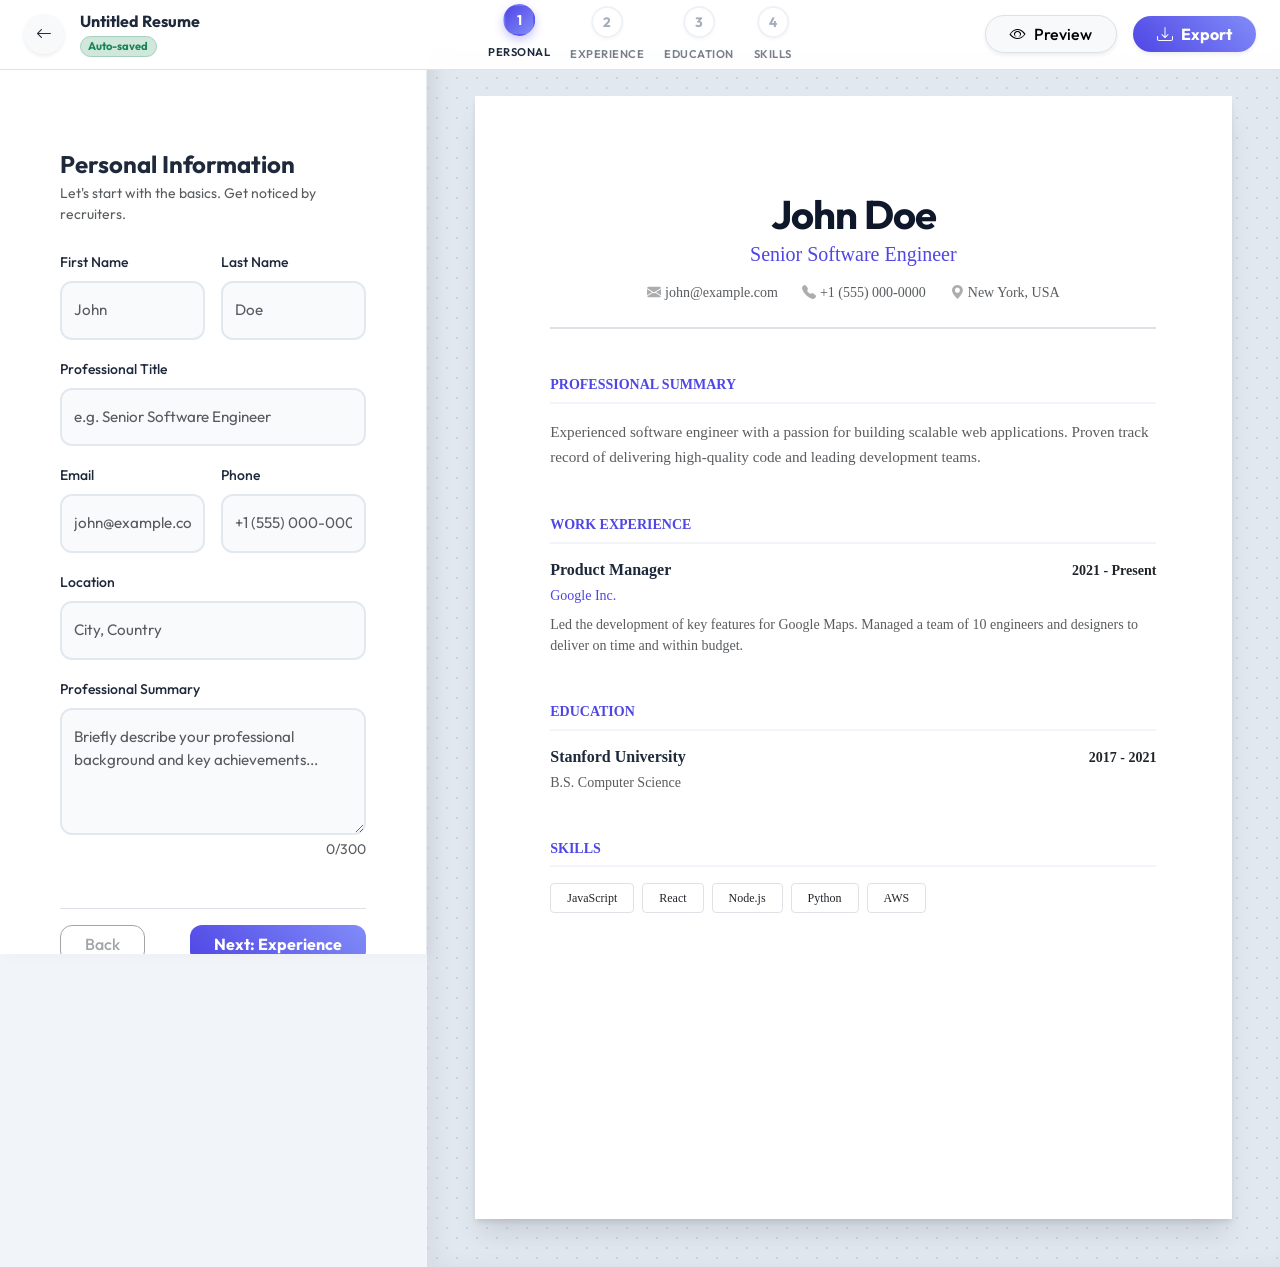
==== frontend/builder.html @ 645072b8 "updated structure" ====
<!DOCTYPE html>
<html lang="en">

<head>
    <meta charset="UTF-8">
    <meta name="viewport" content="width=device-width, initial-scale=1.0">
    <title>Resume Builder | ONLYJOBS</title>
    <!-- Google Fonts -->
    <link rel="preconnect" href="https://fonts.googleapis.com">
    <link rel="preconnect" href="https://fonts.gstatic.com" crossorigin>
    <link href="https://fonts.googleapis.com/css2?family=Outfit:wght@300;400;500;600;700&display=swap" rel="stylesheet">
    <!-- Bootstrap 5 CSS -->
    <link href="https://cdn.jsdelivr.net/npm/bootstrap@5.3.0/dist/css/bootstrap.min.css" rel="stylesheet">
    <!-- Bootstrap Icons -->
    <link rel="stylesheet" href="https://cdn.jsdelivr.net/npm/bootstrap-icons@1.10.5/font/bootstrap-icons.css">
    <!-- Custom CSS -->
    <link rel="stylesheet" href="style.css">
</head>

<body class="builder-body">

    <!-- Builder Header -->
    <nav class="navbar navbar-expand-lg glass-nav fixed-top border-bottom" style="height: 70px;">
        <div class="container-fluid px-4">
            <div class="d-flex align-items-center gap-3">
                <a href="dashboard.html" class="btn btn-outline-secondary rounded-circle shadow-sm border-0 bg-light"
                    style="width: 40px; height: 40px; display: flex; align-items: center; justify-content: center;">
                    <i class="bi bi-arrow-left"></i>
                </a>
                <div>
                    <h6 class="fw-bold mb-0">Untitled Resume</h6>
                    <span
                        class="badge bg-success-subtle text-success border border-success-subtle rounded-pill user-select-none"
                        style="font-size: 0.7rem;">Auto-saved</span>
                </div>
            </div>

            <div class="d-none d-lg-flex align-items-center position-absolute start-50 translate-middle-x">

                <div class="step-indicator active" data-step="1">
                    <div class="step-number">1</div>
                    <span class="step-label">Personal</span>
                </div>
                <div class="step-line"></div>

                <div class="step-indicator" data-step="2">
                    <div class="step-number">2</div>
                    <span class="step-label">Experience</span>
                </div>
                <div class="step-line"></div>

                <div class="step-indicator" data-step="3">
                    <div class="step-number">3</div>
                    <span class="step-label">Education</span>
                </div>
                <div class="step-line"></div>

                <div class="step-indicator" data-step="4">
                    <div class="step-number">4</div>
                    <span class="step-label">Skills</span>
                </div>

            </div>

            <div class="d-flex align-items-center gap-3">
                <button class="btn btn-light fw-medium rounded-pill px-4 shadow-sm border">
                    <i class="bi bi-eye me-2"></i>Preview
                </button>
                <button class="btn btn-primary btn-gradient fw-bold rounded-pill px-4 shadow-sm">
                    <i class="bi bi-download me-2"></i>Export
                </button>
            </div>
        </div>
    </nav>

    <!-- Main Builder Area -->
    <div class="container-fluid min-vh-100 pt-0 mt-0">
        <div class="row h-100">

            <!-- Left Panel: Form Wizard -->
            <div class="col-lg-5 col-xl-4 builder-sidebar h-100 overflow-y-auto pb-5 custom-scrollbar pt-5 mt-4"
                style="position: fixed; top: 30px; bottom: 0; left: 0; z-index: 10;">
                <div class="p-4 p-md-5 pt-4">
                    <form id="resumeForm">

                        <!-- Step 1: Personal Info -->
                        <div class="wizard-step" data-step="1">
                            <h4 class="fw-bold mb-1">Personal Information</h4>
                            <p class="text-muted small mb-4">Let's start with the basics. Get noticed by recruiters.</p>

                            <div class="row g-3">
                                <div class="col-md-6">
                                    <label class="form-label fw-medium small">First Name</label>
                                    <input type="text" class="form-control" name="firstName" placeholder="John">
                                </div>
                                <div class="col-md-6">
                                    <label class="form-label fw-medium small">Last Name</label>
                                    <input type="text" class="form-control" name="lastName" placeholder="Doe">
                                </div>
                                <div class="col-12">
                                    <label class="form-label fw-medium small">Professional Title</label>
                                    <input type="text" class="form-control" name="jobTitle"
                                        placeholder="e.g. Senior Software Engineer">
                                </div>
                                <div class="col-md-6">
                                    <label class="form-label fw-medium small">Email</label>
                                    <input type="email" class="form-control" name="email"
                                        placeholder="john@example.com">
                                </div>
                                <div class="col-md-6">
                                    <label class="form-label fw-medium small">Phone</label>
                                    <input type="tel" class="form-control" name="phone" placeholder="+1 (555) 000-0000">
                                </div>
                                <div class="col-12">
                                    <label class="form-label fw-medium small">Location</label>
                                    <input type="text" class="form-control" name="location" placeholder="City, Country">
                                </div>
                                <div class="col-12">
                                    <label class="form-label fw-medium small">Professional Summary</label>
                                    <textarea class="form-control" name="summary" rows="4"
                                        placeholder="Briefly describe your professional background and key achievements..."></textarea>
                                    <div class="form-text text-end">0/300</div>
                                </div>
                            </div>
                        </div>

                        <!-- Step 2: Experience -->
                        <div class="wizard-step d-none" data-step="2">
                            <h4 class="fw-bold mb-1">Work Experience</h4>
                            <p class="text-muted small mb-4">Add your relevant work history.</p>

                            <div id="experienceContainer">
                                <!-- Dynamic Experience Items will go here -->
                                <div class="experience-item border rounded-3 p-3 mb-3 bg-light-subtle">
                                    <div class="row g-3">
                                        <div class="col-12">
                                            <label class="form-label fw-medium small">Job Title</label>
                                            <input type="text" class="form-control" placeholder="e.g. Product Manager">
                                        </div>
                                        <div class="col-12">
                                            <label class="form-label fw-medium small">Company</label>
                                            <input type="text" class="form-control" placeholder="e.g. Google">
                                        </div>
                                        <div class="col-md-6">
                                            <label class="form-label fw-medium small">Start Date</label>
                                            <input type="month" class="form-control">
                                        </div>
                                        <div class="col-md-6">
                                            <label class="form-label fw-medium small">End Date</label>
                                            <input type="month" class="form-control">
                                        </div>
                                        <div class="col-12">
                                            <div class="form-check">
                                                <input class="form-check-input" type="checkbox" id="currentJob">
                                                <label class="form-check-label small" for="currentJob">I currently work
                                                    here</label>
                                            </div>
                                        </div>
                                        <div class="col-12">
                                            <label class="form-label fw-medium small">Description</label>
                                            <textarea class="form-control" rows="3"
                                                placeholder="Describe your responsibilities and achievements..."></textarea>
                                        </div>
                                    </div>
                                </div>
                            </div>

                            <button type="button" class="btn btn-outline-primary w-100 border-dashed fw-medium py-2">
                                <i class="bi bi-plus-lg me-1"></i> Add Another Position
                            </button>
                        </div>

                        <!-- Step 3: Education -->
                        <div class="wizard-step d-none" data-step="3">
                            <h4 class="fw-bold mb-1">Education</h4>
                            <p class="text-muted small mb-4">List your academic background.</p>

                            <div id="educationContainer">
                                <div class="education-item border rounded-3 p-3 mb-3 bg-light-subtle">
                                    <div class="row g-3">
                                        <div class="col-12">
                                            <label class="form-label fw-medium small">School / University</label>
                                            <input type="text" class="form-control"
                                                placeholder="e.g. Stanford University">
                                        </div>
                                        <div class="col-12">
                                            <label class="form-label fw-medium small">Degree</label>
                                            <input type="text" class="form-control"
                                                placeholder="e.g. Bachelor of Science in Computer Science">
                                        </div>
                                        <div class="col-md-6">
                                            <label class="form-label fw-medium small">Start Date</label>
                                            <input type="month" class="form-control">
                                        </div>
                                        <div class="col-md-6">
                                            <label class="form-label fw-medium small">End Date</label>
                                            <input type="month" class="form-control">
                                        </div>
                                    </div>
                                </div>
                            </div>

                            <button type="button" class="btn btn-outline-primary w-100 border-dashed fw-medium py-2">
                                <i class="bi bi-plus-lg me-1"></i> Add Another School
                            </button>
                        </div>

                        <!-- Step 4: Skills -->
                        <div class="wizard-step d-none" data-step="4">
                            <h4 class="fw-bold mb-1">Skills</h4>
                            <p class="text-muted small mb-4">Highlight your top skills.</p>

                            <div class="mb-3">
                                <label class="form-label fw-medium small">Add Skills</label>
                                <div class="input-group mb-3">
                                    <input type="text" class="form-control"
                                        placeholder="e.g. Python, Leadership, Adobe XD">
                                    <button class="btn btn-outline-primary" type="button">Add</button>
                                </div>
                            </div>

                            <div class="d-flex flex-wrap gap-2" id="skillsContainer">
                                <span
                                    class="badge bg-primary-subtle text-primary border px-3 py-2 rounded-pill d-flex align-items-center gap-2">
                                    JavaScript <i class="bi bi-x cursor-pointer"></i>
                                </span>
                                <span
                                    class="badge bg-primary-subtle text-primary border px-3 py-2 rounded-pill d-flex align-items-center gap-2">
                                    React <i class="bi bi-x cursor-pointer"></i>
                                </span>
                                <span
                                    class="badge bg-primary-subtle text-primary border px-3 py-2 rounded-pill d-flex align-items-center gap-2">
                                    Node.js <i class="bi bi-x cursor-pointer"></i>
                                </span>
                            </div>
                        </div>

                        <!-- Navigation Buttons -->
                        <div class="d-flex justify-content-between mt-5 pt-3 border-top">
                            <button type="button" class="btn btn-outline-secondary px-4 fw-medium" id="prevBtn"
                                disabled>Back</button>
                            <button type="button" class="btn btn-primary btn-gradient px-4 fw-bold" id="nextBtn">Next:
                                Experience</button>
                        </div>

                    </form>
                </div>
            </div>

            <!-- Right Panel: Live Preview -->
            <div class="col-lg-7 col-xl-8 offset-lg-5 offset-xl-4 preview-container min-vh-100 d-flex justify-content-center p-5 pt-5 mt-5"
                style="z-index: 1;">
                <div class="resume-paper" id="resumePreview">
                    <!-- Resume Header -->
                    <div class="text-center mb-5 pb-4 border-bottom border-2">
                        <h1 class="display-5 fw-bold mb-1" id="previewName">John Doe</h1>
                        <p class="text-primary h5 mb-3 fw-medium letter-spacing-1" id="previewTitle">Senior Software
                            Engineer</p>
                        <div class="d-flex justify-content-center gap-4 text-muted small">
                            <span id="previewEmail" class="d-flex align-items-center gap-1"><i
                                    class="bi bi-envelope-fill text-muted opacity-50"></i> john@example.com</span>
                            <span id="previewPhone" class="d-flex align-items-center gap-1"><i
                                    class="bi bi-telephone-fill text-muted opacity-50"></i> +1 (555) 000-0000</span>
                            <span id="previewLocation" class="d-flex align-items-center gap-1"><i
                                    class="bi bi-geo-alt-fill text-muted opacity-50"></i> New York, USA</span>
                        </div>
                    </div>

                    <!-- Summary -->
                    <div class="mb-5">
                        <div class="resume-section-header">
                            <h6 class="fw-bold text-uppercase text-primary small mb-0 letter-spacing-1 spacing-header">
                                Professional Summary</h6>
                        </div>
                        <p class="text-muted" id="previewSummary" style="font-size: 0.95rem; line-height: 1.6;">
                            Experienced software engineer with a passion for building scalable web applications. Proven
                            track record of delivering high-quality code and leading development teams.
                        </p>
                    </div>

                    <!-- Experience -->
                    <div class="mb-5">
                        <div class="resume-section-header">
                            <h6 class="fw-bold text-uppercase text-primary small mb-0 letter-spacing-1 spacing-header">
                                Work Experience</h6>
                        </div>
                        <div id="previewExperience">
                            <div class="mb-4">
                                <div class="d-flex justify-content-between mb-1">
                                    <span class="fw-bold h6 mb-0">Product Manager</span>
                                    <span class="fw-bold small text-dark">2021 - Present</span>
                                </div>
                                <div class="text-primary small fw-medium mb-2">Google Inc.</div>
                                <p class="text-muted small mb-0" style="line-height: 1.5;">Led the development of key
                                    features for Google Maps. Managed a team of 10 engineers and designers to deliver on
                                    time and within budget.</p>
                            </div>
                        </div>
                    </div>

                    <!-- Education -->
                    <div class="mb-5">
                        <div class="resume-section-header">
                            <h6 class="fw-bold text-uppercase text-primary small mb-0 letter-spacing-1 spacing-header">
                                Education</h6>
                        </div>
                        <div id="previewEducation">
                            <div class="mb-3">
                                <div class="d-flex justify-content-between mb-1">
                                    <span class="fw-bold h6 mb-0">Stanford University</span>
                                    <span class="fw-bold small text-dark">2017 - 2021</span>
                                </div>
                                <div class="text-muted small">B.S. Computer Science</div>
                            </div>
                        </div>
                    </div>

                    <!-- Skills -->
                    <div>
                        <div class="resume-section-header">
                            <h6 class="fw-bold text-uppercase text-primary small mb-0 letter-spacing-1 spacing-header">
                                Skills</h6>
                        </div>
                        <div class="d-flex flex-wrap gap-2" id="previewSkills">
                            <span
                                class="badge bg-white text-dark fw-normal border px-3 py-2 rounded-1">JavaScript</span>
                            <span class="badge bg-white text-dark fw-normal border px-3 py-2 rounded-1">React</span>
                            <span class="badge bg-white text-dark fw-normal border px-3 py-2 rounded-1">Node.js</span>
                            <span class="badge bg-white text-dark fw-normal border px-3 py-2 rounded-1">Python</span>
                            <span class="badge bg-white text-dark fw-normal border px-3 py-2 rounded-1">AWS</span>
                        </div>
                    </div>

                </div>
            </div>

        </div>
    </div>

    <!-- Bootstrap JS Bundle -->
    <script src="https://cdn.jsdelivr.net/npm/bootstrap@5.3.0/dist/js/bootstrap.bundle.min.js"></script>
    <script src="script.js"></script>
</body>

</html>
---- frontend/style.css ----
/* Custom CSS for Resume Builder & Dashboard */
:root {
    --primary-color: #4f46e5;
    --secondary-color: #818cf8;
    --accent-color: #c7d2fe;
    --dark-bg: #f8fafc;
    --text-dark: #1e293b;
    --glass-bg: rgba(255, 255, 255, 0.95);
}

body {
    font-family: 'Outfit', sans-serif;
    background-color: var(--dark-bg);
    background-image:
        radial-gradient(at 0% 0%, hsla(253, 16%, 7%, 1) 0, transparent 50%),
        radial-gradient(at 50% 0%, hsla(225, 39%, 30%, 1) 0, transparent 50%),
        radial-gradient(at 100% 0%, hsla(339, 49%, 30%, 1) 0, transparent 50%);
    background-size: cover;
    background-attachment: fixed;
    color: var(--text-dark);
}

.main-container {
    background: linear-gradient(135deg, #f5f7fa 0%, #c3cfe2 100%);
    background: #eef2f6 url("data:image/svg+xml,%3Csvg width='60' height='60' viewBox='0 0 60 60' xmlns='http://www.w3.org/2000/svg'%3E%3Cg fill='none' fill-rule='evenodd'%3E%3Cg fill='%239C92AC' fill-opacity='0.1'%3E%3Cpath d='M36 34v-4h-2v4h-4v2h4v4h2v-4h4v-2h-4zm0-30V0h-2v4h-4v2h4v4h2V6h4V4h-4zM6 34v-4H4v4H0v2h4v4h2v-4h4v-2H6zM6 4V0H4v4H0v2h4v4h2V6h4V4H6z'/%3E%3C/g%3E%3C/g%3E%3C/svg%3E");
}

.login-card {
    width: 100%;
    max-width: 450px;
    border-radius: 20px;
    background: var(--glass-bg);
    backdrop-filter: blur(10px);
    -webkit-backdrop-filter: blur(10px);
    border: 1px solid rgba(255, 255, 255, 0.6);
    transition: transform 0.3s ease, box-shadow 0.3s ease;
}

.login-card:hover {
    transform: translateY(-5px);
    box-shadow: 0 20px 40px rgba(0, 0, 0, 0.1) !important;
}

.text-primary-gradient {
    background: -webkit-linear-gradient(45deg, var(--primary-color), var(--secondary-color));
    -webkit-background-clip: text;
    -webkit-text-fill-color: transparent;
    background-clip: text;
}

.form-control {
    border-radius: 12px;
    border: 2px solid #e2e8f0;
    padding: 1rem 0.75rem;
    font-size: 0.95rem;
    background-color: #f8fafc;
    transition: all 0.2s;
}

.form-control:focus {
    border-color: var(--primary-color);
    box-shadow: 0 0 0 4px rgba(79, 70, 229, 0.1);
    background-color: #fff;
}

.form-floating>label {
    padding: 1rem 0.75rem;
}

.btn-gradient {
    background: linear-gradient(45deg, var(--primary-color), var(--secondary-color));
    border: none;
    border-radius: 12px;
    transition: all 0.3s ease;
}

.btn-gradient:hover {
    background: linear-gradient(45deg, var(--secondary-color), var(--primary-color));
    transform: translateY(-2px);
    box-shadow: 0 4px 12px rgba(79, 70, 229, 0.3);
}

.btn-outline-secondary {
    border-radius: 12px;
    border-color: #e2e8f0;
    color: var(--text-dark);
    font-weight: 500;
}

.btn-outline-secondary:hover {
    background-color: #f1f5f9;
    color: var(--text-dark);
    border-color: #cbd5e1;
}

.password-toggle {
    position: absolute;
    right: 15px;
    top: 50%;
    transform: translateY(-50%);
    cursor: pointer;
    color: #94a3b8;
    z-index: 5;
    font-size: 1.2rem;
    transition: color 0.2s;
}

.password-toggle:hover {
    color: var(--primary-color);
}

/* Animations */
@keyframes fadeIn {
    from { opacity: 0; transform: translateY(20px); }
    to { opacity: 1; transform: translateY(0); }
}

/* --- Dashboard Styles --- */
.dashboard-body {
    background-color: #f1f5f9;
    background-image: none;
}

.glass-nav {
    background: rgba(255, 255, 255, 0.95);
    backdrop-filter: blur(10px);
    -webkit-backdrop-filter: blur(10px);
    border-bottom: 1px solid rgba(0, 0, 0, 0.05);
}

.glass-nav .navbar-brand, .glass-nav .nav-link { color: var(--text-dark) !important; }
.glass-nav .nav-link:hover, .glass-nav .nav-link.active { color: var(--primary-color) !important; }

.feature-card {
    background: #fff;
    border-radius: 16px;
    transition: transform 0.3s ease, box-shadow 0.3s ease;
    overflow: hidden;
}

.feature-card:hover {
    transform: translateY(-5px);
    box-shadow: 0 10px 30px rgba(0, 0, 0, 0.08) !important;
}

.list-group-item { transition: background-color 0.2s; }
.list-group-item:hover { background-color: #f8fafc !important; }

/* --- Upload Page Styles --- */
.upload-card-width { max-width: 600px; }
.upload-zone {
    border: 2px dashed #cbd5e1;
    border-radius: 16px;
    background-color: #f8fafc;
    transition: all 0.3s ease;
    cursor: pointer;
}
.upload-zone.dragover {
    border-color: var(--primary-color);
    background-color: #e0e7ff;
}
.upload-zone:hover { border-color: var(--secondary-color); }
.back-link:hover { color: var(--primary-color) !important; }
.bg-gradient-primary { background: linear-gradient(90deg, var(--primary-color), var(--secondary-color)); }
.text-purple { color: #a855f7; }
.badge.bg-primary-subtle { background-color: #e0e7ff !important; color: var(--primary-color) !important; }

/* Landing Page Styles */
.landing-body { background: #fff; background-image: none; }
.hero-section { background: radial-gradient(circle at 10% 20%, rgb(242, 246, 252) 0%, rgb(255, 255, 255) 90%); overflow: hidden; }

/* Hero Blobs */
.absolute-blob { position: absolute; border-radius: 50%; filter: blur(80px); z-index: 0; }
.blob-1 { width: 300px; height: 300px; background: rgba(79, 70, 229, 0.2); top: -50px; right: -50px; }
.blob-2 { width: 250px; height: 250px; background: rgba(199, 210, 254, 0.4); bottom: -50px; left: 20%; }

.transform-perspective {
    transform: perspective(1000px) rotateY(-5deg) rotateX(2deg);
    transition: transform 0.5s ease;
}
.transform-perspective:hover { transform: perspective(1000px) rotateY(0deg) rotateX(0deg); }

.floating-card { border: 1px solid rgba(0, 0, 0, 0.05); }
.card-1 { top: 20%; left: -30px; animation: float 6s ease-in-out infinite; }
.card-2 { bottom: 20%; right: -20px; animation: float 5s ease-in-out infinite reverse; }

@keyframes float {
    0% { transform: translateY(0px); }
    50% { transform: translateY(-15px); }
    100% { transform: translateY(0px); }
}

/* --- Builder Page Styles --- */
.builder-body {
    background-color: #f1f5f9;
    background-image: radial-gradient(circle at 10% 20%, rgb(242, 246, 252) 0%, rgb(255, 255, 255) 90%);
    overflow-x: hidden;
}
.builder-sidebar {
    background: rgba(255, 255, 255, 0.95);
    backdrop-filter: blur(10px);
    border-right: 1px solid rgba(226, 232, 240, 0.8);
    box-shadow: 5px 0 15px rgba(0, 0, 0, 0.03);
}
.custom-scrollbar::-webkit-scrollbar { width: 6px; }
.custom-scrollbar::-webkit-scrollbar-track { background: transparent; }
.custom-scrollbar::-webkit-scrollbar-thumb {
    background: #cbd5e1;
    border-radius: 10px;
    border: 2px solid transparent;
    background-clip: content-box;
}
.custom-scrollbar::-webkit-scrollbar-thumb:hover { background-color: #94a3b8; }

/* Stepper */
.step-indicator {
    display: flex; flex-direction: column; align-items: center; gap: 4px;
    opacity: 0.6; transition: all 0.3s cubic-bezier(0.4, 0, 0.2, 1); cursor: pointer; position: relative;
}
.step-indicator:hover { opacity: 0.8; }
.step-indicator.active { opacity: 1; transform: translateY(-2px); }
.step-number {
    width: 32px; height: 32px; background: #fff; border: 2px solid #e2e8f0; color: #64748b;
    border-radius: 50%; display: flex; align-items: center; justify-content: center;
    font-size: 0.85rem; font-weight: 700; box-shadow: 0 2px 4px rgba(0, 0, 0, 0.05); transition: all 0.3s ease; z-index: 2;
}
.step-indicator.active .step-number {
    background: linear-gradient(135deg, var(--primary-color), var(--secondary-color));
    border-color: transparent; color: white; box-shadow: 0 4px 10px rgba(79, 70, 229, 0.3);
}
.step-label { font-size: 0.7rem; font-weight: 600; margin-top: 4px; text-transform: uppercase; letter-spacing: 0.5px; }
.step-line { flex-grow: 1; height: 2px; background: #e2e8f0; margin: 0 10px; max-width: 40px; position: relative; top: -12px; }

/* Resume Preview */
.preview-container {
    background-color: #e2e8f0;
    background-image: radial-gradient(#cbd5e1 1px, transparent 1px), radial-gradient(#cbd5e1 1px, transparent 1px);
    background-size: 20px 20px; background-position: 0 0, 10px 10px; box-shadow: inset 10px 0 20px rgba(0, 0, 0, 0.05);
}
.resume-paper {
    width: 100%; max-width: 21cm; min-height: 29.7cm; background: white;
    font-family: 'Times New Roman', Times, serif; padding: 2.5cm 2cm;
    box-shadow: 0 4px 6px -1px rgba(0, 0, 0, 0.1), 0 20px 25px -5px rgba(0, 0, 0, 0.1);
    transform-origin: top center; transition: transform 0.3s ease;
}
.resume-paper h1.display-5 { font-size: 2.5rem; color: #0f172a; font-family: 'Outfit', sans-serif; letter-spacing: -1px; }
.resume-paper .text-primary { color: var(--primary-color) !important; }
.resume-section-header { border-bottom: 2px solid #f1f5f9; padding-bottom: 8px; margin-bottom: 16px; }

/* Dashboard Tabs */
.nav-pills .nav-link { color: var(--text-dark); font-weight: 500; transition: all 0.3s; }
.nav-pills .nav-link.active, .nav-pills .show>.nav-link {
    background: linear-gradient(45deg, var(--primary-color), var(--secondary-color)); color: white; box-shadow: 0 4px 12px rgba(79, 70, 229, 0.3);
}
.nav-pills .nav-link:hover:not(.active) { background-color: rgba(79, 70, 229, 0.05); color: var(--primary-color); }

.hover-lift {
    transition: transform 0.3s ease, box-shadow 0.3s ease;
    cursor: pointer;
}

.hover-lift:hover {
    transform: translateY(-5px);
    box-shadow: 0 15px 35px rgba(0, 0, 0, 0.12) !important;
}

/* Interview page specific styles */
.answer-section {
    animation: slideDown 0.3s ease-out;
}

@keyframes slideDown {
    from {
        opacity: 0;
        transform: translateY(-10px);
    }
    to {
        opacity: 1;
        transform: translateY(0);
    }
}

/* Print styles for interview questions */
@media print {
    .navbar, .btn, .no-print {
        display: none !important;
    }
    
    .card {
        break-inside: avoid;
        page-break-inside: avoid;
    }
    
    body {
        background: white !important;
    }
}
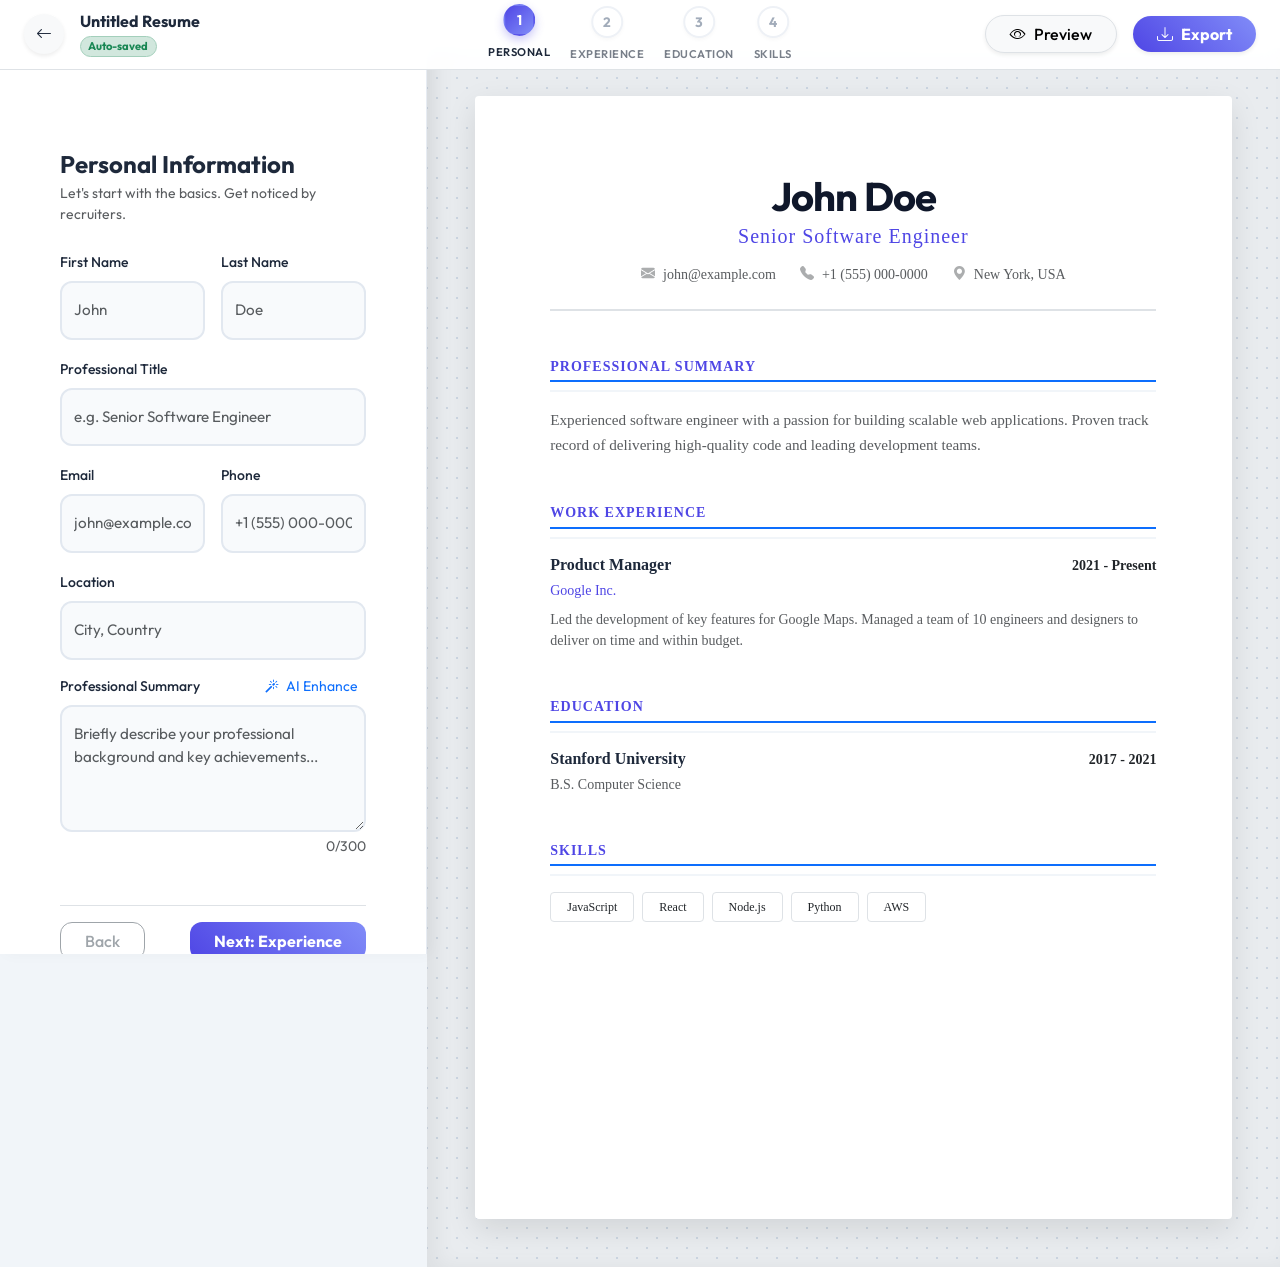
==== commit 15121e77: "Updated resume builder module" ====
--- a/frontend/builder.html
+++ b/frontend/builder.html
@@ -63,10 +63,11 @@
             </div>
 
             <div class="d-flex align-items-center gap-3">
-                <button class="btn btn-light fw-medium rounded-pill px-4 shadow-sm border">
+                <button id="previewBtn" class="btn btn-light fw-medium rounded-pill px-4 shadow-sm border">
                     <i class="bi bi-eye me-2"></i>Preview
                 </button>
-                <button class="btn btn-primary btn-gradient fw-bold rounded-pill px-4 shadow-sm">
+                <button id="exportBtn" type="button"
+                    class="btn btn-primary btn-gradient fw-bold rounded-pill px-4 shadow-sm">
                     <i class="bi bi-download me-2"></i>Export
                 </button>
             </div>
@@ -91,36 +92,50 @@
                             <div class="row g-3">
                                 <div class="col-md-6">
                                     <label class="form-label fw-medium small">First Name</label>
-                                    <input type="text" class="form-control" name="firstName" placeholder="John">
+                                    <input type="text" id="firstName" class="form-control" name="firstName"
+                                        placeholder="John">
                                 </div>
                                 <div class="col-md-6">
                                     <label class="form-label fw-medium small">Last Name</label>
-                                    <input type="text" class="form-control" name="lastName" placeholder="Doe">
+                                    <input type="text" id="lastName" class="form-control" name="lastName"
+                                        placeholder="Doe">
                                 </div>
                                 <div class="col-12">
                                     <label class="form-label fw-medium small">Professional Title</label>
-                                    <input type="text" class="form-control" name="jobTitle"
+                                    <input type="text" id="jobTitle" class="form-control" name="jobTitle"
                                         placeholder="e.g. Senior Software Engineer">
                                 </div>
                                 <div class="col-md-6">
                                     <label class="form-label fw-medium small">Email</label>
-                                    <input type="email" class="form-control" name="email"
+                                    <input type="email" id="email" class="form-control" name="email"
                                         placeholder="john@example.com">
                                 </div>
                                 <div class="col-md-6">
                                     <label class="form-label fw-medium small">Phone</label>
-                                    <input type="tel" class="form-control" name="phone" placeholder="+1 (555) 000-0000">
+                                    <input type="tel" id="phone" class="form-control" name="phone"
+                                        placeholder="+1 (555) 000-0000">
                                 </div>
                                 <div class="col-12">
                                     <label class="form-label fw-medium small">Location</label>
-                                    <input type="text" class="form-control" name="location" placeholder="City, Country">
-                                </div>
+                                    <input type="text" id="location" class="form-control" name="location"
+                                        placeholder="City, Country">
+                                </div>
+
                                 <div class="col-12">
-                                    <label class="form-label fw-medium small">Professional Summary</label>
-                                    <textarea class="form-control" name="summary" rows="4"
+                                    <div class="d-flex justify-content-between align-items-center mb-2">
+                                        <label class="form-label fw-medium small mb-0">Professional Summary</label>
+                                        <button type="button" id="aiEnhanceSummary"
+                                            class="btn btn-sm btn-outline-primary rounded-pill border-0 py-0">
+                                            <i class="bi bi-magic me-1"></i> AI Enhance
+                                        </button>
+                                    </div>
+
+                                    <textarea id="summaryInput" class="form-control" name="summary" rows="4"
                                         placeholder="Briefly describe your professional background and key achievements..."></textarea>
-                                    <div class="form-text text-end">0/300</div>
-                                </div>
+
+                                    <div class="form-text text-end" id="summaryCounter">0/300</div>
+                                </div>
+
                             </div>
                         </div>
 
@@ -256,13 +271,17 @@
                         <h1 class="display-5 fw-bold mb-1" id="previewName">John Doe</h1>
                         <p class="text-primary h5 mb-3 fw-medium letter-spacing-1" id="previewTitle">Senior Software
                             Engineer</p>
+
                         <div class="d-flex justify-content-center gap-4 text-muted small">
-                            <span id="previewEmail" class="d-flex align-items-center gap-1"><i
-                                    class="bi bi-envelope-fill text-muted opacity-50"></i> john@example.com</span>
-                            <span id="previewPhone" class="d-flex align-items-center gap-1"><i
-                                    class="bi bi-telephone-fill text-muted opacity-50"></i> +1 (555) 000-0000</span>
-                            <span id="previewLocation" class="d-flex align-items-center gap-1"><i
-                                    class="bi bi-geo-alt-fill text-muted opacity-50"></i> New York, USA</span>
+                            <span id="previewEmail" class="d-flex align-items-center gap-1">
+                                <i class="bi bi-envelope-fill text-muted opacity-50 me-1"></i> john@example.com
+                            </span>
+                            <span id="previewPhone" class="d-flex align-items-center gap-1">
+                                <i class="bi bi-telephone-fill text-muted opacity-50 me-1"></i> +1 (555) 000-0000
+                            </span>
+                            <span id="previewLocation" class="d-flex align-items-center gap-1">
+                                <i class="bi bi-geo-alt-fill text-muted opacity-50 me-1"></i> New York, USA
+                            </span>
                         </div>
                     </div>
 
--- a/frontend/style.css
+++ b/frontend/style.css
@@ -1,3 +1,30 @@
+@media print {
+    /* Hide everything except the resume paper */
+    .navbar, .builder-sidebar, #nextBtn, #prevBtn, .btn, .preview-container {
+        display: none !important;
+    }
+    
+    /* Reset the preview container positioning for the printer */
+    .preview-container {
+        position: static !important;
+        padding: 0 !important;
+        margin: 0 !important;
+        width: 100% !important;
+        offset: 0 !important;
+    }
+
+    .resume-paper {
+        box-shadow: none !important;
+        border: none !important;
+        margin: 0 !important;
+        padding: 0 !important;
+        width: 100% !important;
+    }
+    
+    body {
+        background: white !important;
+    }
+}
 /* Custom CSS for Resume Builder & Dashboard */
 :root {
     --primary-color: #4f46e5;
@@ -294,4 +321,71 @@
     body {
         background: white !important;
     }
+}
+
+/* Mobile Optimization for Resume Builder */
+@media (max-width: 991.98px) {
+    .builder-sidebar {
+        position: relative !important; /* Unfix the sidebar */
+        top: 0 !important;
+        height: auto !important;
+        border-right: none !important;
+        border-bottom: 1px solid #dee2e6;
+        z-index: 5;
+    }
+
+    .preview-container {
+        margin-left: 0 !important;
+        padding: 20px !important;
+        background-color: #f8f9fa; /* Light grey to distinguish from form */
+    }
+
+    /* Make the resume paper scale down so it fits mobile screens */
+    .resume-paper {
+        transform: scale(0.8);
+        transform-origin: top center;
+        width: 100% !important;
+        min-width: unset !important;
+    }
+
+    /* Adjust navbar height for smaller screens */
+    .glass-nav {
+        height: auto !important;
+        padding: 10px 0;
+    }
+
+    .step-indicator .step-label {
+        display: none; /* Hide text labels on mobile to save space */
+    }
+}
+.resume-paper {
+    background: white;
+    width: 210mm; /* Standard A4 Width */
+    min-height: 297mm;
+    padding: 20mm;
+    margin: 0 auto;
+    box-shadow: 0 10px 30px rgba(0,0,0,0.1);
+    border-radius: 4px;
+    transition: all 0.3s ease;
+}
+
+/* Specific spacing for the resume header */
+.letter-spacing-1 {
+    letter-spacing: 1px;
+}
+
+.spacing-header {
+    border-bottom: 2px solid var(--bs-primary);
+    padding-bottom: 5px;
+    margin-bottom: 15px;
+}
+.preview-container {
+    background-color: #e9ecef; /* A slightly darker grey to make the white paper 'pop' */
+    overflow-x: auto;
+    display: flex;
+    align-items: flex-start;
+    overflow-x: auto; 
+    display: flex;
+    justify-content: center;
+    align-items: flex-start;
 }
